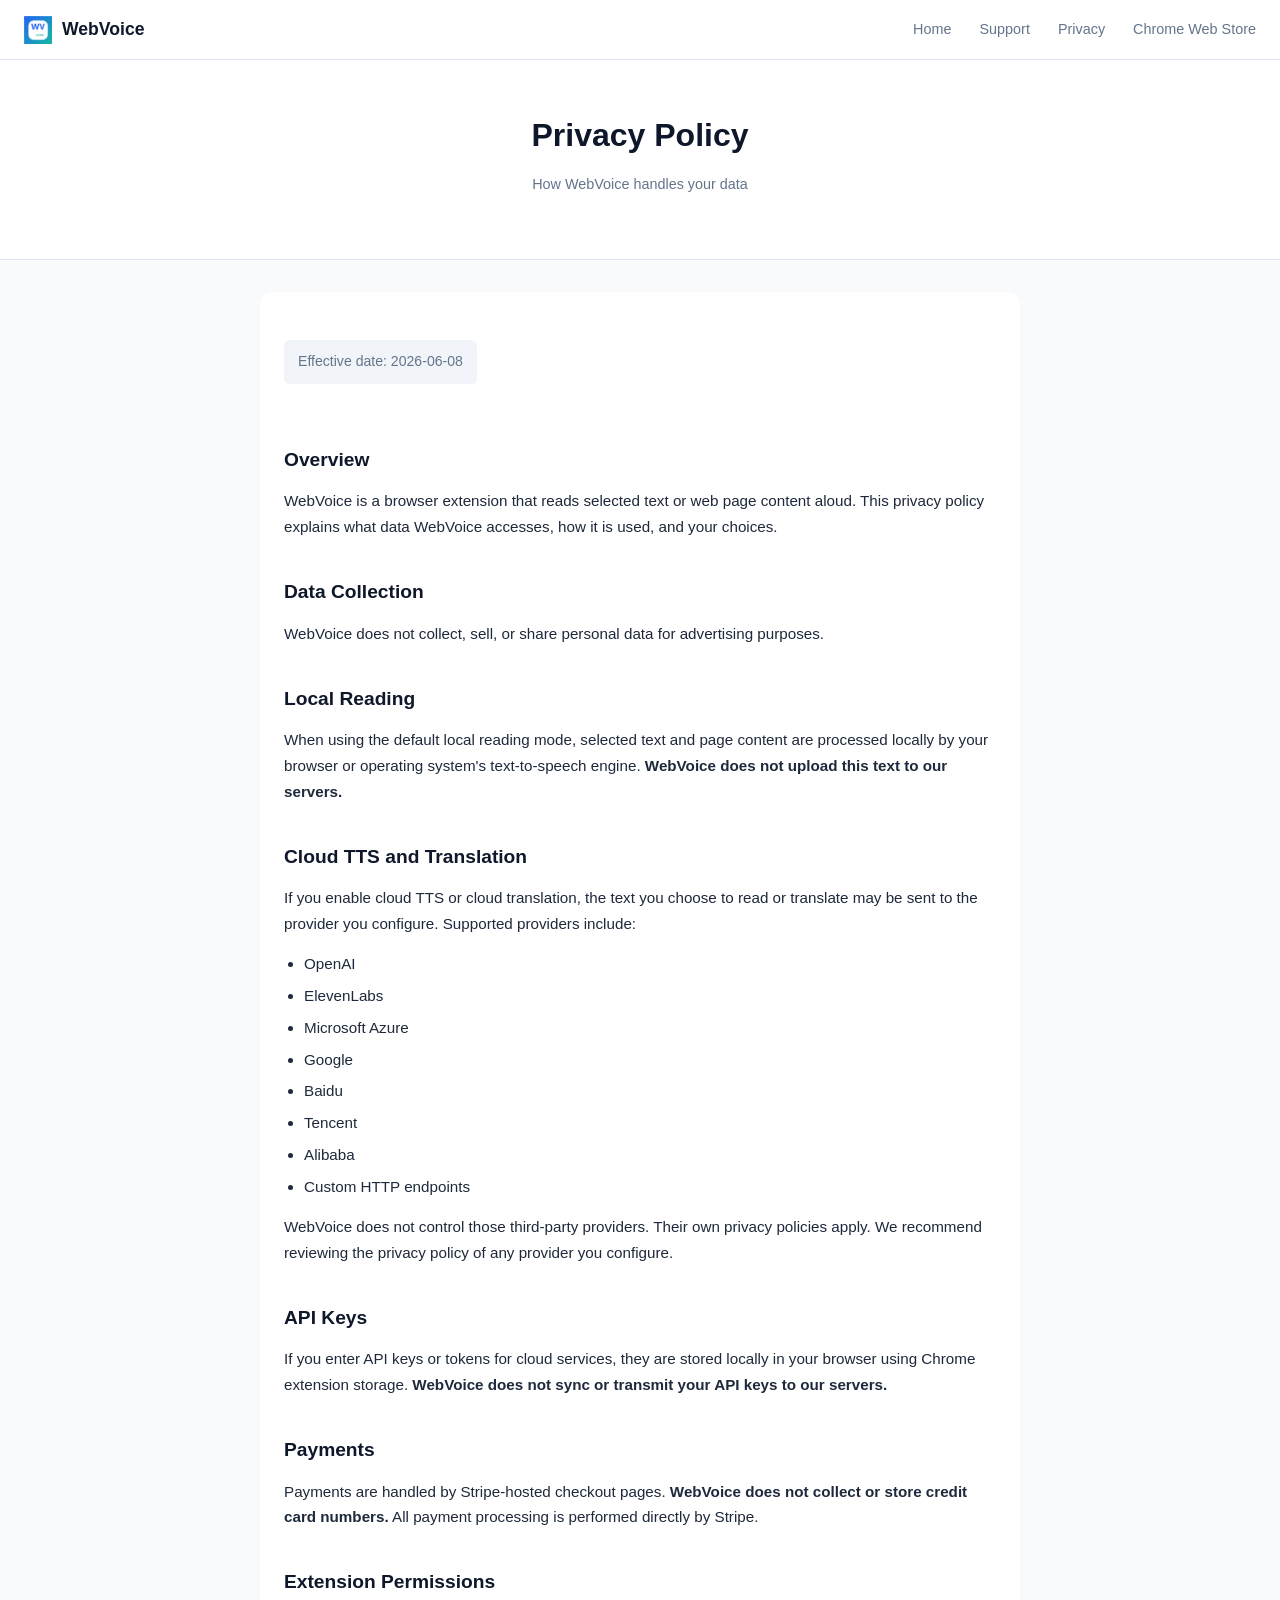
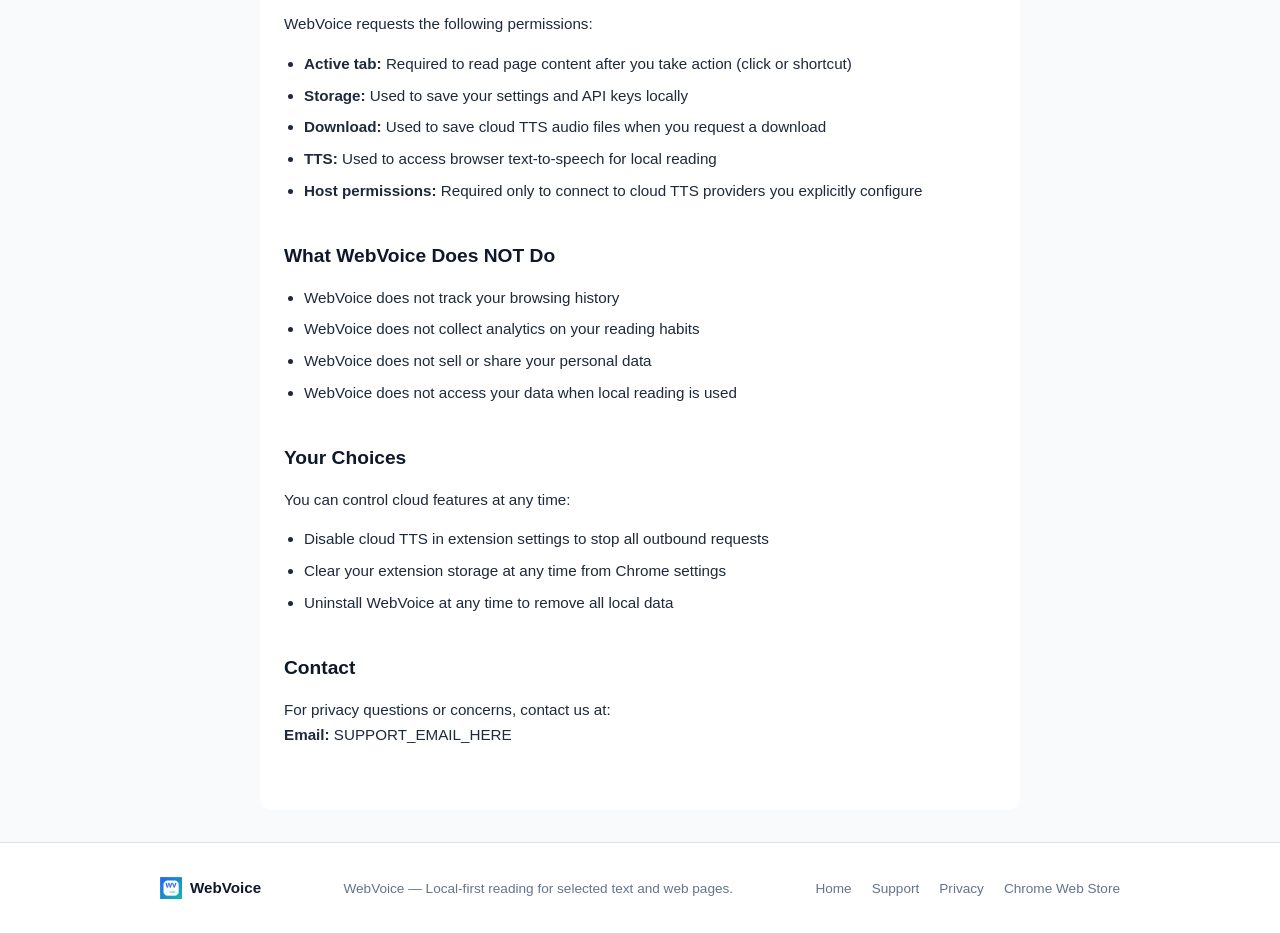
==== privacy/index.html @ d8682e80 "Rebuild website: new homepage, support, privacy pages per 2026 brief" ====
<!DOCTYPE html>
<html lang="en">
<head>
    <meta charset="UTF-8">
    <meta name="viewport" content="width=device-width, initial-scale=1.0">
    <title>WebVoice Privacy Policy</title>
    <style>
        * { margin: 0; padding: 0; box-sizing: border-box; }
        :root {
            --brand-blue: #2563eb;
            --deep-navy: #0f172a;
            --text: #1e293b;
            --muted: #64748b;
            --surface: #ffffff;
            --bg: #f8fafc;
            --border: #dbe3ef;
        }
        body {
            font-family: -apple-system, BlinkMacSystemFont, 'Segoe UI', Roboto, sans-serif;
            background: var(--bg);
            color: var(--text);
            line-height: 1.7;
        }
        a { color: var(--brand-blue); text-decoration: none; }
        a:hover { text-decoration: underline; }
        nav {
            background: var(--surface);
            border-bottom: 1px solid var(--border);
            padding: 0 24px;
            display: flex;
            align-items: center;
            justify-content: space-between;
            height: 60px;
        }
        .nav-brand { display: flex; align-items: center; gap: 10px; font-weight: 700; font-size: 1.1em; color: var(--deep-navy); }
        .nav-brand img { width: 28px; height: 28px; }
        .nav-links { display: flex; gap: 28px; font-size: 0.9em; }
        .nav-links a { color: var(--muted); }
        .nav-links a:hover { color: var(--brand-blue); text-decoration: none; }
        .page-header {
            background: var(--surface);
            border-bottom: 1px solid var(--border);
            padding: 48px 24px;
            text-align: center;
        }
        .page-header h1 { font-size: 2em; font-weight: 800; color: var(--deep-navy); margin-bottom: 10px; }
        .page-header p { color: var(--muted); font-size: 0.9em; }
        .content { max-width: 760px; margin: 0 auto; padding: 48px 24px; background: var(--surface); border-radius: 12px; margin-top: 32px; margin-bottom: 32px; }
        h2 { font-size: 1.2em; font-weight: 700; color: var(--deep-navy); margin: 36px 0 12px; }
        h2:first-child { margin-top: 0; }
        p { color: var(--text); font-size: 0.95em; margin-bottom: 14px; }
        ul { padding-left: 20px; margin-bottom: 14px; }
        li { color: var(--text); font-size: 0.95em; margin-bottom: 6px; }
        footer {
            background: var(--surface);
            border-top: 1px solid var(--border);
            padding: 32px 24px;
        }
        .footer-inner { max-width: 960px; margin: 0 auto; display: flex; align-items: center; justify-content: space-between; flex-wrap: wrap; gap: 16px; }
        .footer-brand { display: flex; align-items: center; gap: 8px; font-weight: 600; color: var(--deep-navy); font-size: 0.95em; }
        .footer-brand img { width: 22px; height: 22px; }
        .footer-text { font-size: 0.85em; color: var(--muted); }
        .footer-links { display: flex; gap: 20px; font-size: 0.85em; }
        .footer-links a { color: var(--muted); }
        .footer-links a:hover { color: var(--brand-blue); text-decoration: none; }
        .last-updated { background: #f1f5f9; border-radius: 6px; padding: 10px 14px; font-size: 0.88em; color: var(--muted); margin-bottom: 24px; display: inline-block; }
    </style>
</head>
<body>

<nav>
    <div class="nav-brand">
        <img src="../assets/webvoice-icon-128.png" alt="WebVoice">
        <span>WebVoice</span>
    </div>
    <div class="nav-links">
        <a href="../index.html">Home</a>
        <a href="../support/">Support</a>
        <a href="../index.html">Privacy</a>
        <a href="CHROME_WEB_STORE_URL_HERE">Chrome Web Store</a>
    </div>
</nav>

<div class="page-header">
    <h1>Privacy Policy</h1>
    <p>How WebVoice handles your data</p>
</div>

<div class="content">
    <span class="last-updated">Effective date: 2026-06-08</span>

    <h2>Overview</h2>
    <p>WebVoice is a browser extension that reads selected text or web page content aloud. This privacy policy explains what data WebVoice accesses, how it is used, and your choices.</p>

    <h2>Data Collection</h2>
    <p>WebVoice does not collect, sell, or share personal data for advertising purposes.</p>

    <h2>Local Reading</h2>
    <p>When using the default local reading mode, selected text and page content are processed locally by your browser or operating system's text-to-speech engine. <strong>WebVoice does not upload this text to our servers.</strong></p>

    <h2>Cloud TTS and Translation</h2>
    <p>If you enable cloud TTS or cloud translation, the text you choose to read or translate may be sent to the provider you configure. Supported providers include:</p>
    <ul>
        <li>OpenAI</li>
        <li>ElevenLabs</li>
        <li>Microsoft Azure</li>
        <li>Google</li>
        <li>Baidu</li>
        <li>Tencent</li>
        <li>Alibaba</li>
        <li>Custom HTTP endpoints</li>
    </ul>
    <p>WebVoice does not control those third-party providers. Their own privacy policies apply. We recommend reviewing the privacy policy of any provider you configure.</p>

    <h2>API Keys</h2>
    <p>If you enter API keys or tokens for cloud services, they are stored locally in your browser using Chrome extension storage. <strong>WebVoice does not sync or transmit your API keys to our servers.</strong></p>

    <h2>Payments</h2>
    <p>Payments are handled by Stripe-hosted checkout pages. <strong>WebVoice does not collect or store credit card numbers.</strong> All payment processing is performed directly by Stripe.</p>

    <h2>Extension Permissions</h2>
    <p>WebVoice requests the following permissions:</p>
    <ul>
        <li><strong>Active tab:</strong> Required to read page content after you take action (click or shortcut)</li>
        <li><strong>Storage:</strong> Used to save your settings and API keys locally</li>
        <li><strong>Download:</strong> Used to save cloud TTS audio files when you request a download</li>
        <li><strong>TTS:</strong> Used to access browser text-to-speech for local reading</li>
        <li><strong>Host permissions:</strong> Required only to connect to cloud TTS providers you explicitly configure</li>
    </ul>

    <h2>What WebVoice Does NOT Do</h2>
    <ul>
        <li>WebVoice does not track your browsing history</li>
        <li>WebVoice does not collect analytics on your reading habits</li>
        <li>WebVoice does not sell or share your personal data</li>
        <li>WebVoice does not access your data when local reading is used</li>
    </ul>

    <h2>Your Choices</h2>
    <p>You can control cloud features at any time:</p>
    <ul>
        <li>Disable cloud TTS in extension settings to stop all outbound requests</li>
        <li>Clear your extension storage at any time from Chrome settings</li>
        <li>Uninstall WebVoice at any time to remove all local data</li>
    </ul>

    <h2>Contact</h2>
    <p>For privacy questions or concerns, contact us at:<br>
    <strong>Email:</strong> SUPPORT_EMAIL_HERE</p>

</div>

<footer>
    <div class="footer-inner">
        <div class="footer-brand">
            <img src="../assets/webvoice-icon-128.png" alt="WebVoice">
            <span>WebVoice</span>
        </div>
        <div class="footer-text">WebVoice — Local-first reading for selected text and web pages.</div>
        <div class="footer-links">
            <a href="../index.html">Home</a>
            <a href="../support/">Support</a>
            <a href="../index.html">Privacy</a>
            <a href="CHROME_WEB_STORE_URL_HERE">Chrome Web Store</a>
        </div>
    </div>
</footer>

</body>
</html>
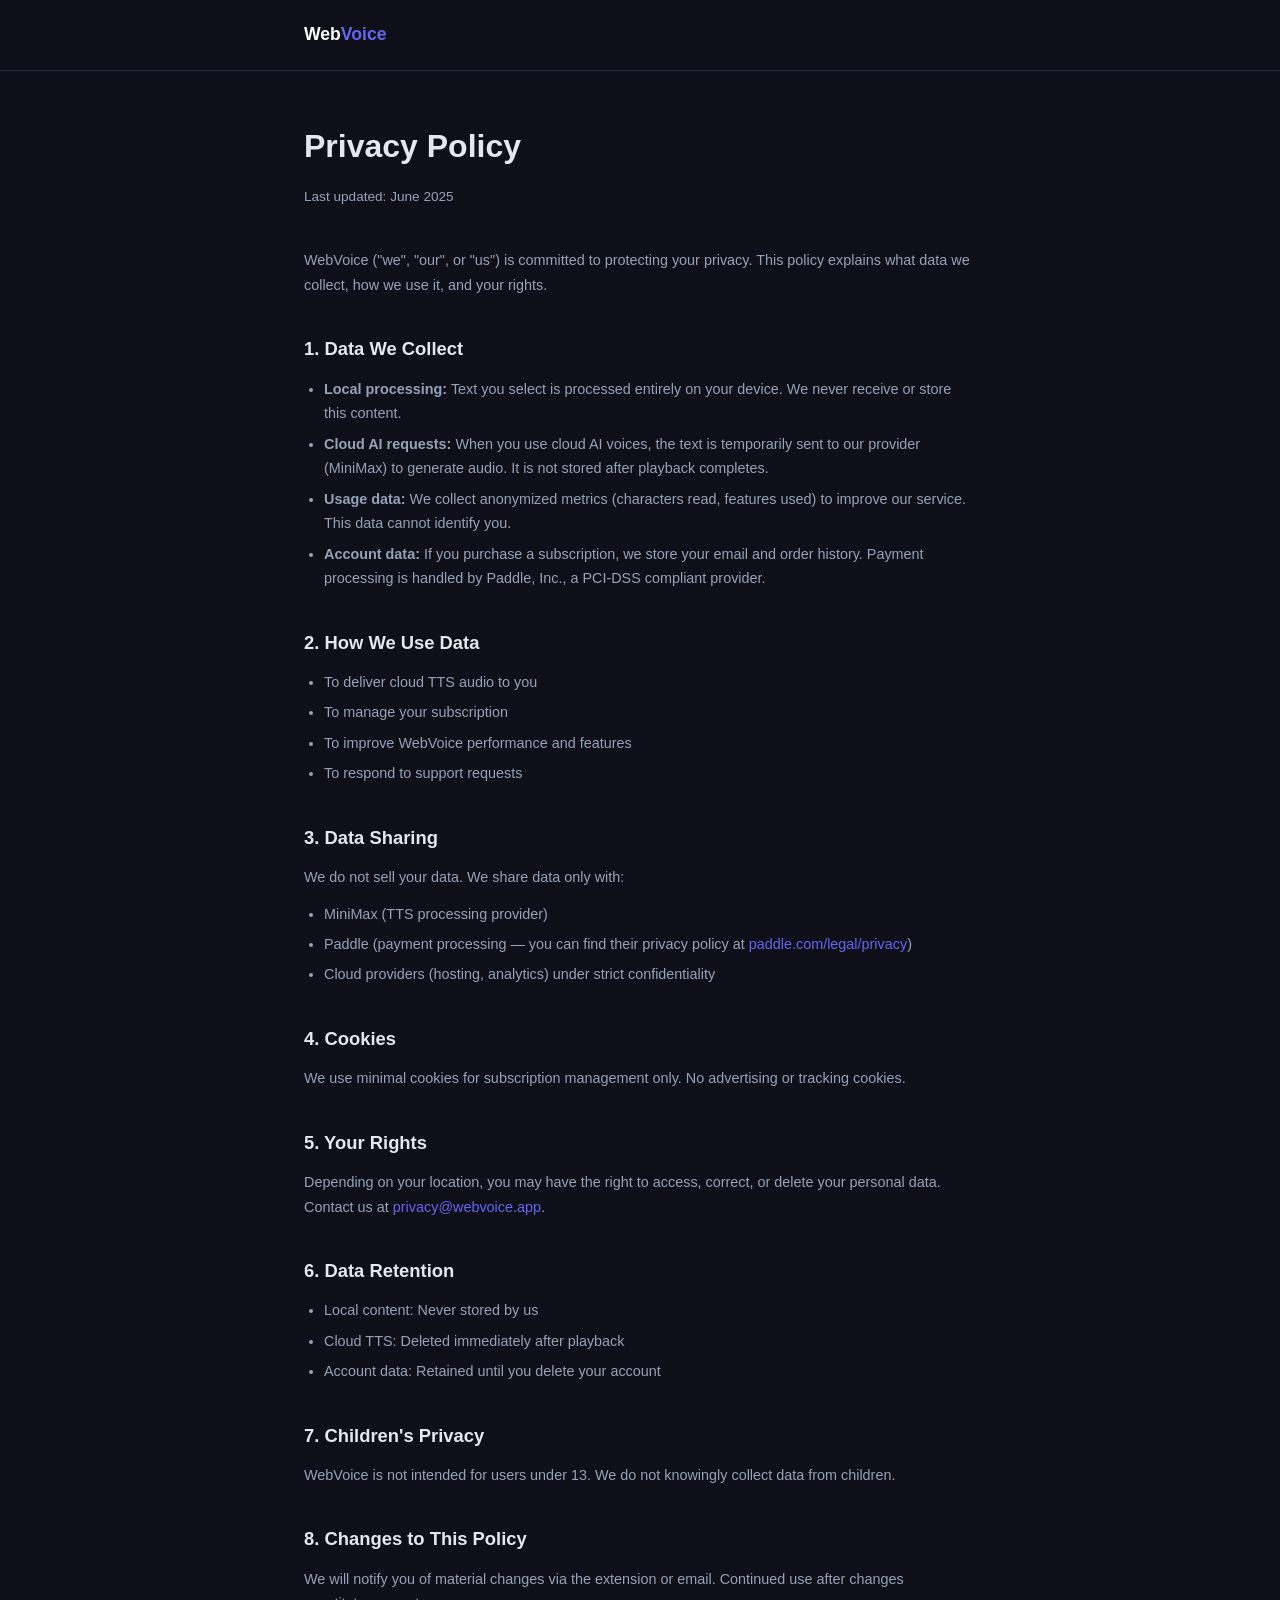
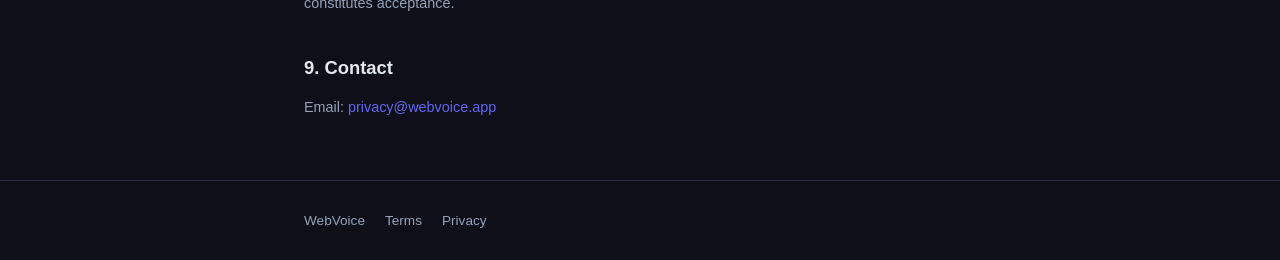
==== commit db478f5b: "Rebuild: English landing pages, support, privacy, terms, refund" ====
--- a/privacy/index.html
+++ b/privacy/index.html
@@ -1,170 +1,93 @@
 <!DOCTYPE html>
 <html lang="en">
 <head>
-    <meta charset="UTF-8">
-    <meta name="viewport" content="width=device-width, initial-scale=1.0">
-    <title>WebVoice Privacy Policy</title>
-    <style>
-        * { margin: 0; padding: 0; box-sizing: border-box; }
-        :root {
-            --brand-blue: #2563eb;
-            --deep-navy: #0f172a;
-            --text: #1e293b;
-            --muted: #64748b;
-            --surface: #ffffff;
-            --bg: #f8fafc;
-            --border: #dbe3ef;
-        }
-        body {
-            font-family: -apple-system, BlinkMacSystemFont, 'Segoe UI', Roboto, sans-serif;
-            background: var(--bg);
-            color: var(--text);
-            line-height: 1.7;
-        }
-        a { color: var(--brand-blue); text-decoration: none; }
-        a:hover { text-decoration: underline; }
-        nav {
-            background: var(--surface);
-            border-bottom: 1px solid var(--border);
-            padding: 0 24px;
-            display: flex;
-            align-items: center;
-            justify-content: space-between;
-            height: 60px;
-        }
-        .nav-brand { display: flex; align-items: center; gap: 10px; font-weight: 700; font-size: 1.1em; color: var(--deep-navy); }
-        .nav-brand img { width: 28px; height: 28px; }
-        .nav-links { display: flex; gap: 28px; font-size: 0.9em; }
-        .nav-links a { color: var(--muted); }
-        .nav-links a:hover { color: var(--brand-blue); text-decoration: none; }
-        .page-header {
-            background: var(--surface);
-            border-bottom: 1px solid var(--border);
-            padding: 48px 24px;
-            text-align: center;
-        }
-        .page-header h1 { font-size: 2em; font-weight: 800; color: var(--deep-navy); margin-bottom: 10px; }
-        .page-header p { color: var(--muted); font-size: 0.9em; }
-        .content { max-width: 760px; margin: 0 auto; padding: 48px 24px; background: var(--surface); border-radius: 12px; margin-top: 32px; margin-bottom: 32px; }
-        h2 { font-size: 1.2em; font-weight: 700; color: var(--deep-navy); margin: 36px 0 12px; }
-        h2:first-child { margin-top: 0; }
-        p { color: var(--text); font-size: 0.95em; margin-bottom: 14px; }
-        ul { padding-left: 20px; margin-bottom: 14px; }
-        li { color: var(--text); font-size: 0.95em; margin-bottom: 6px; }
-        footer {
-            background: var(--surface);
-            border-top: 1px solid var(--border);
-            padding: 32px 24px;
-        }
-        .footer-inner { max-width: 960px; margin: 0 auto; display: flex; align-items: center; justify-content: space-between; flex-wrap: wrap; gap: 16px; }
-        .footer-brand { display: flex; align-items: center; gap: 8px; font-weight: 600; color: var(--deep-navy); font-size: 0.95em; }
-        .footer-brand img { width: 22px; height: 22px; }
-        .footer-text { font-size: 0.85em; color: var(--muted); }
-        .footer-links { display: flex; gap: 20px; font-size: 0.85em; }
-        .footer-links a { color: var(--muted); }
-        .footer-links a:hover { color: var(--brand-blue); text-decoration: none; }
-        .last-updated { background: #f1f5f9; border-radius: 6px; padding: 10px 14px; font-size: 0.88em; color: var(--muted); margin-bottom: 24px; display: inline-block; }
-    </style>
+  <meta charset="UTF-8">
+  <meta name="viewport" content="width=device-width, initial-scale=1.0">
+  <title>Privacy Policy — WebVoice</title>
+  <style>
+    *, *::before, *::after { box-sizing: border-box; margin: 0; padding: 0; }
+    :root { --brand: #6366f1; --bg: #0f0f1a; --surface: #1a1a2e; --border: #2a2a4a; --text: #e2e8f0; --muted: #94a3b8; }
+    body { font-family: -apple-system, BlinkMacSystemFont, 'Segoe UI', Roboto, sans-serif; background: var(--bg); color: var(--text); line-height: 1.7; }
+    a { color: var(--brand); text-decoration: none; }
+    .container { max-width: 720px; margin: 0 auto; padding: 0 24px; }
+    nav { padding: 20px 0; border-bottom: 1px solid var(--border); }
+    nav .container { display: flex; align-items: center; gap: 24px; }
+    .logo { font-size: 1.1rem; font-weight: 700; color: #fff; }
+    .logo span { color: var(--brand); }
+    h1 { font-size: 2rem; font-weight: 700; margin: 48px 0 12px; }
+    .date { color: var(--muted); font-size: 0.85rem; margin-bottom: 40px; }
+    h2 { font-size: 1.15rem; font-weight: 600; margin: 36px 0 12px; }
+    p, li { color: var(--muted); font-size: 0.9rem; }
+    ul { padding-left: 20px; display: flex; flex-direction: column; gap: 6px; margin: 12px 0; }
+    footer { border-top: 1px solid var(--border); padding: 28px 0; margin-top: 60px; }
+    footer .container { display: flex; gap: 20px; font-size: 0.85rem; }
+    footer a { color: var(--muted); }
+  </style>
 </head>
 <body>
+<nav>
+  <div class="container">
+    <a href="../" class="logo">Web<span>Voice</span></a>
+  </div>
+</nav>
+<div class="container">
+  <h1>Privacy Policy</h1>
+  <p class="date">Last updated: June 2025</p>
 
-<nav>
-    <div class="nav-brand">
-        <img src="../assets/webvoice-icon-128.png" alt="WebVoice">
-        <span>WebVoice</span>
-    </div>
-    <div class="nav-links">
-        <a href="../index.html">Home</a>
-        <a href="../support/">Support</a>
-        <a href="../index.html">Privacy</a>
-        <a href="CHROME_WEB_STORE_URL_HERE">Chrome Web Store</a>
-    </div>
-</nav>
+  <p>WebVoice ("we", "our", or "us") is committed to protecting your privacy. This policy explains what data we collect, how we use it, and your rights.</p>
 
-<div class="page-header">
-    <h1>Privacy Policy</h1>
-    <p>How WebVoice handles your data</p>
+  <h2>1. Data We Collect</h2>
+  <ul>
+    <li><strong>Local processing:</strong> Text you select is processed entirely on your device. We never receive or store this content.</li>
+    <li><strong>Cloud AI requests:</strong> When you use cloud AI voices, the text is temporarily sent to our provider (MiniMax) to generate audio. It is not stored after playback completes.</li>
+    <li><strong>Usage data:</strong> We collect anonymized metrics (characters read, features used) to improve our service. This data cannot identify you.</li>
+    <li><strong>Account data:</strong> If you purchase a subscription, we store your email and order history. Payment processing is handled by Paddle, Inc., a PCI-DSS compliant provider.</li>
+  </ul>
+
+  <h2>2. How We Use Data</h2>
+  <ul>
+    <li>To deliver cloud TTS audio to you</li>
+    <li>To manage your subscription</li>
+    <li>To improve WebVoice performance and features</li>
+    <li>To respond to support requests</li>
+  </ul>
+
+  <h2>3. Data Sharing</h2>
+  <p>We do not sell your data. We share data only with:</p>
+  <ul>
+    <li>MiniMax (TTS processing provider)</li>
+    <li>Paddle (payment processing — you can find their privacy policy at <a href="https://www.paddle.com/legal/privacy" target="_blank">paddle.com/legal/privacy</a>)</li>
+    <li>Cloud providers (hosting, analytics) under strict confidentiality</li>
+  </ul>
+
+  <h2>4. Cookies</h2>
+  <p>We use minimal cookies for subscription management only. No advertising or tracking cookies.</p>
+
+  <h2>5. Your Rights</h2>
+  <p>Depending on your location, you may have the right to access, correct, or delete your personal data. Contact us at <a href="mailto:privacy@webvoice.app">privacy@webvoice.app</a>.</p>
+
+  <h2>6. Data Retention</h2>
+  <ul>
+    <li>Local content: Never stored by us</li>
+    <li>Cloud TTS: Deleted immediately after playback</li>
+    <li>Account data: Retained until you delete your account</li>
+  </ul>
+
+  <h2>7. Children's Privacy</h2>
+  <p>WebVoice is not intended for users under 13. We do not knowingly collect data from children.</p>
+
+  <h2>8. Changes to This Policy</h2>
+  <p>We will notify you of material changes via the extension or email. Continued use after changes constitutes acceptance.</p>
+
+  <h2>9. Contact</h2>
+  <p>Email: <a href="mailto:privacy@webvoice.app">privacy@webvoice.app</a></p>
 </div>
-
-<div class="content">
-    <span class="last-updated">Effective date: 2026-06-08</span>
-
-    <h2>Overview</h2>
-    <p>WebVoice is a browser extension that reads selected text or web page content aloud. This privacy policy explains what data WebVoice accesses, how it is used, and your choices.</p>
-
-    <h2>Data Collection</h2>
-    <p>WebVoice does not collect, sell, or share personal data for advertising purposes.</p>
-
-    <h2>Local Reading</h2>
-    <p>When using the default local reading mode, selected text and page content are processed locally by your browser or operating system's text-to-speech engine. <strong>WebVoice does not upload this text to our servers.</strong></p>
-
-    <h2>Cloud TTS and Translation</h2>
-    <p>If you enable cloud TTS or cloud translation, the text you choose to read or translate may be sent to the provider you configure. Supported providers include:</p>
-    <ul>
-        <li>OpenAI</li>
-        <li>ElevenLabs</li>
-        <li>Microsoft Azure</li>
-        <li>Google</li>
-        <li>Baidu</li>
-        <li>Tencent</li>
-        <li>Alibaba</li>
-        <li>Custom HTTP endpoints</li>
-    </ul>
-    <p>WebVoice does not control those third-party providers. Their own privacy policies apply. We recommend reviewing the privacy policy of any provider you configure.</p>
-
-    <h2>API Keys</h2>
-    <p>If you enter API keys or tokens for cloud services, they are stored locally in your browser using Chrome extension storage. <strong>WebVoice does not sync or transmit your API keys to our servers.</strong></p>
-
-    <h2>Payments</h2>
-    <p>Payments are handled by Stripe-hosted checkout pages. <strong>WebVoice does not collect or store credit card numbers.</strong> All payment processing is performed directly by Stripe.</p>
-
-    <h2>Extension Permissions</h2>
-    <p>WebVoice requests the following permissions:</p>
-    <ul>
-        <li><strong>Active tab:</strong> Required to read page content after you take action (click or shortcut)</li>
-        <li><strong>Storage:</strong> Used to save your settings and API keys locally</li>
-        <li><strong>Download:</strong> Used to save cloud TTS audio files when you request a download</li>
-        <li><strong>TTS:</strong> Used to access browser text-to-speech for local reading</li>
-        <li><strong>Host permissions:</strong> Required only to connect to cloud TTS providers you explicitly configure</li>
-    </ul>
-
-    <h2>What WebVoice Does NOT Do</h2>
-    <ul>
-        <li>WebVoice does not track your browsing history</li>
-        <li>WebVoice does not collect analytics on your reading habits</li>
-        <li>WebVoice does not sell or share your personal data</li>
-        <li>WebVoice does not access your data when local reading is used</li>
-    </ul>
-
-    <h2>Your Choices</h2>
-    <p>You can control cloud features at any time:</p>
-    <ul>
-        <li>Disable cloud TTS in extension settings to stop all outbound requests</li>
-        <li>Clear your extension storage at any time from Chrome settings</li>
-        <li>Uninstall WebVoice at any time to remove all local data</li>
-    </ul>
-
-    <h2>Contact</h2>
-    <p>For privacy questions or concerns, contact us at:<br>
-    <strong>Email:</strong> SUPPORT_EMAIL_HERE</p>
-
-</div>
-
 <footer>
-    <div class="footer-inner">
-        <div class="footer-brand">
-            <img src="../assets/webvoice-icon-128.png" alt="WebVoice">
-            <span>WebVoice</span>
-        </div>
-        <div class="footer-text">WebVoice — Local-first reading for selected text and web pages.</div>
-        <div class="footer-links">
-            <a href="../index.html">Home</a>
-            <a href="../support/">Support</a>
-            <a href="../index.html">Privacy</a>
-            <a href="CHROME_WEB_STORE_URL_HERE">Chrome Web Store</a>
-        </div>
-    </div>
+  <div class="container">
+    <a href="../">WebVoice</a>
+    <a href="../terms/">Terms</a>
+    <a href="mailto:privacy@webvoice.app">Privacy</a>
+  </div>
 </footer>
-
 </body>
-</html>
+</html>
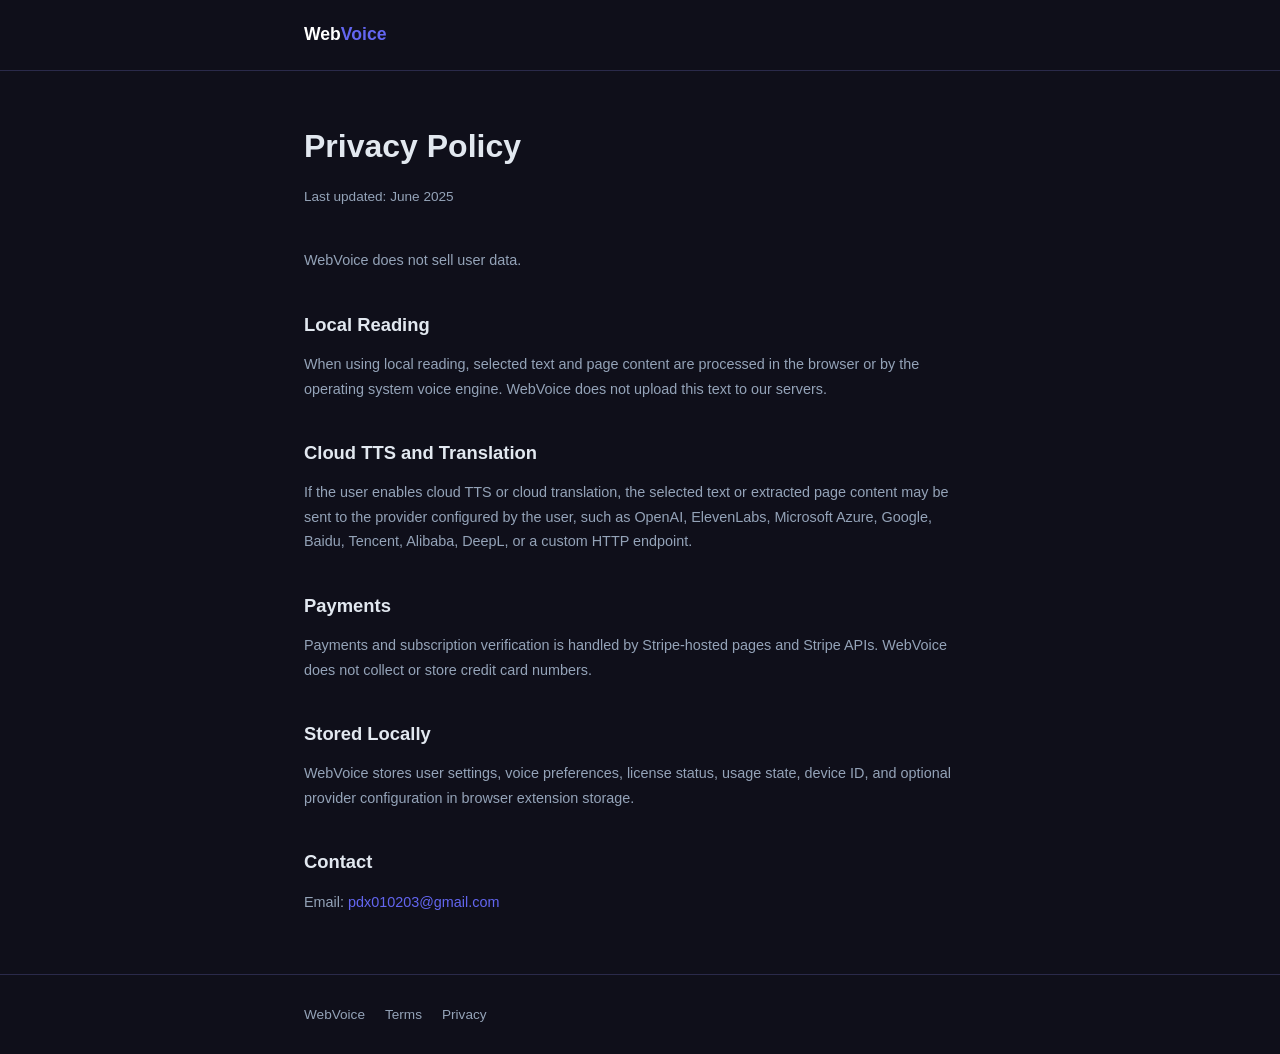
==== commit 7f086e4e: "Update privacy and support pages: accurate providers, Stripe payments, correct email" ====
--- a/privacy/index.html
+++ b/privacy/index.html
@@ -34,59 +34,29 @@
   <h1>Privacy Policy</h1>
   <p class="date">Last updated: June 2025</p>
 
-  <p>WebVoice ("we", "our", or "us") is committed to protecting your privacy. This policy explains what data we collect, how we use it, and your rights.</p>
+  <p>WebVoice does not sell user data.</p>
 
-  <h2>1. Data We Collect</h2>
-  <ul>
-    <li><strong>Local processing:</strong> Text you select is processed entirely on your device. We never receive or store this content.</li>
-    <li><strong>Cloud AI requests:</strong> When you use cloud AI voices, the text is temporarily sent to our provider (MiniMax) to generate audio. It is not stored after playback completes.</li>
-    <li><strong>Usage data:</strong> We collect anonymized metrics (characters read, features used) to improve our service. This data cannot identify you.</li>
-    <li><strong>Account data:</strong> If you purchase a subscription, we store your email and order history. Payment processing is handled by Paddle, Inc., a PCI-DSS compliant provider.</li>
-  </ul>
+  <h2>Local Reading</h2>
+  <p>When using local reading, selected text and page content are processed in the browser or by the operating system voice engine. WebVoice does not upload this text to our servers.</p>
 
-  <h2>2. How We Use Data</h2>
-  <ul>
-    <li>To deliver cloud TTS audio to you</li>
-    <li>To manage your subscription</li>
-    <li>To improve WebVoice performance and features</li>
-    <li>To respond to support requests</li>
-  </ul>
+  <h2>Cloud TTS and Translation</h2>
+  <p>If the user enables cloud TTS or cloud translation, the selected text or extracted page content may be sent to the provider configured by the user, such as OpenAI, ElevenLabs, Microsoft Azure, Google, Baidu, Tencent, Alibaba, DeepL, or a custom HTTP endpoint.</p>
 
-  <h2>3. Data Sharing</h2>
-  <p>We do not sell your data. We share data only with:</p>
-  <ul>
-    <li>MiniMax (TTS processing provider)</li>
-    <li>Paddle (payment processing — you can find their privacy policy at <a href="https://www.paddle.com/legal/privacy" target="_blank">paddle.com/legal/privacy</a>)</li>
-    <li>Cloud providers (hosting, analytics) under strict confidentiality</li>
-  </ul>
+  <h2>Payments</h2>
+  <p>Payments and subscription verification is handled by Stripe-hosted pages and Stripe APIs. WebVoice does not collect or store credit card numbers.</p>
 
-  <h2>4. Cookies</h2>
-  <p>We use minimal cookies for subscription management only. No advertising or tracking cookies.</p>
+  <h2>Stored Locally</h2>
+  <p>WebVoice stores user settings, voice preferences, license status, usage state, device ID, and optional provider configuration in browser extension storage.</p>
 
-  <h2>5. Your Rights</h2>
-  <p>Depending on your location, you may have the right to access, correct, or delete your personal data. Contact us at <a href="mailto:privacy@webvoice.app">privacy@webvoice.app</a>.</p>
+  <h2>Contact</h2>
+  <p>Email: <a href="mailto:pdx010203@gmail.com">pdx010203@gmail.com</a></p>
 
-  <h2>6. Data Retention</h2>
-  <ul>
-    <li>Local content: Never stored by us</li>
-    <li>Cloud TTS: Deleted immediately after playback</li>
-    <li>Account data: Retained until you delete your account</li>
-  </ul>
-
-  <h2>7. Children's Privacy</h2>
-  <p>WebVoice is not intended for users under 13. We do not knowingly collect data from children.</p>
-
-  <h2>8. Changes to This Policy</h2>
-  <p>We will notify you of material changes via the extension or email. Continued use after changes constitutes acceptance.</p>
-
-  <h2>9. Contact</h2>
-  <p>Email: <a href="mailto:privacy@webvoice.app">privacy@webvoice.app</a></p>
 </div>
 <footer>
   <div class="container">
     <a href="../">WebVoice</a>
     <a href="../terms/">Terms</a>
-    <a href="mailto:privacy@webvoice.app">Privacy</a>
+    <a href="mailto:pdx010203@gmail.com">Privacy</a>
   </div>
 </footer>
 </body>
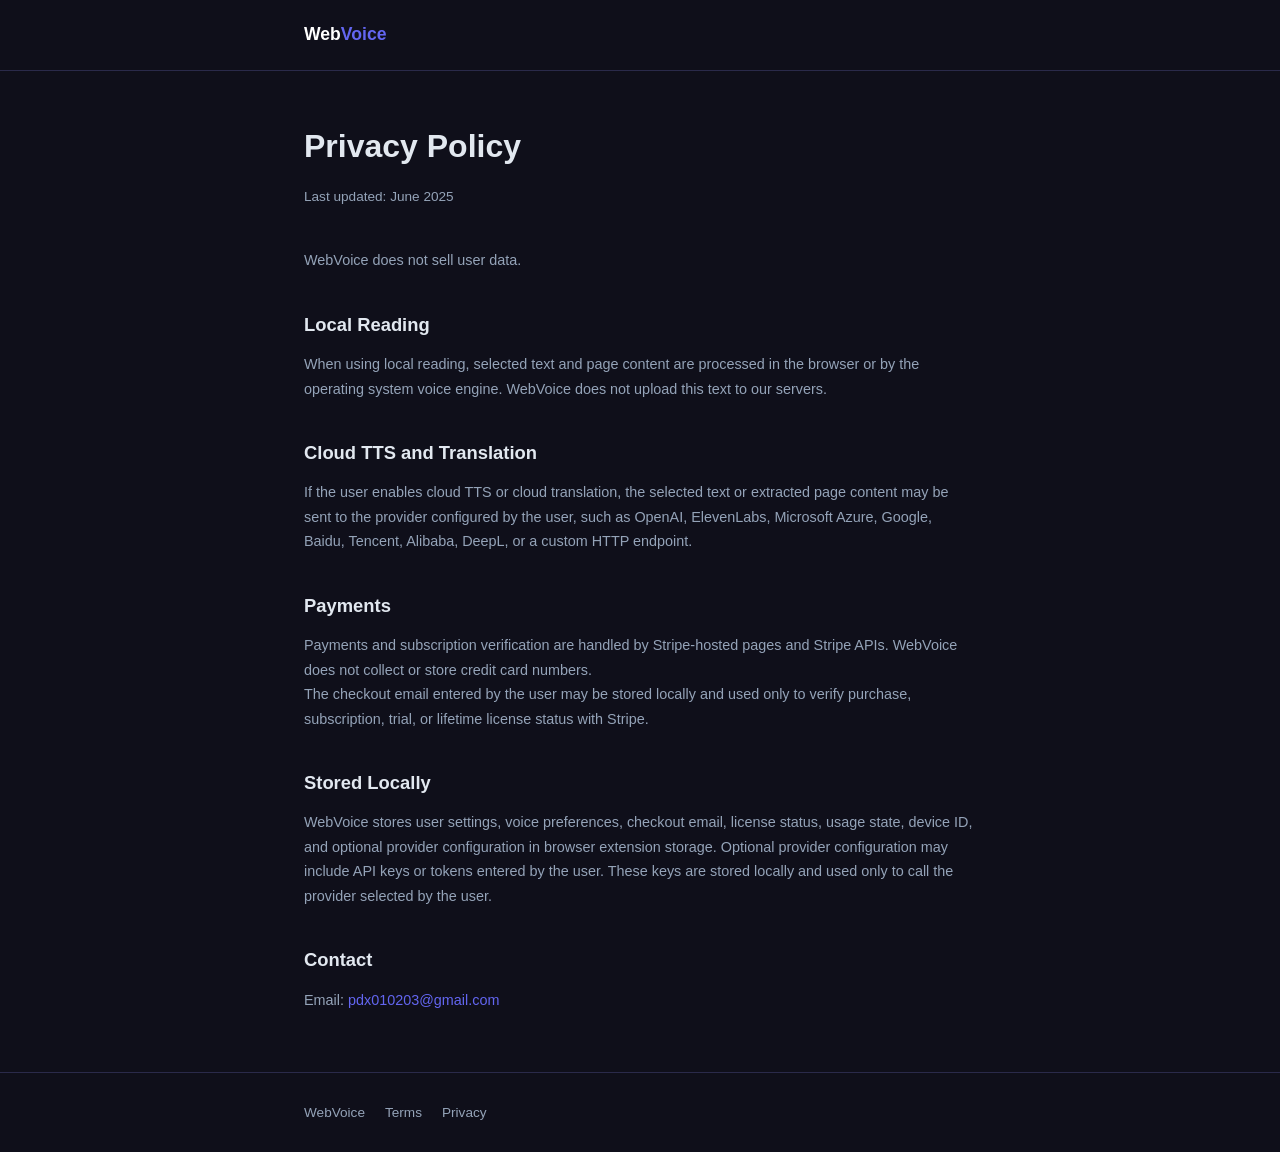
==== commit c63e4fbe: "Refine privacy/support: add checkout email clause, fix grammar, clarify provider limits" ====
--- a/privacy/index.html
+++ b/privacy/index.html
@@ -43,10 +43,11 @@
   <p>If the user enables cloud TTS or cloud translation, the selected text or extracted page content may be sent to the provider configured by the user, such as OpenAI, ElevenLabs, Microsoft Azure, Google, Baidu, Tencent, Alibaba, DeepL, or a custom HTTP endpoint.</p>
 
   <h2>Payments</h2>
-  <p>Payments and subscription verification is handled by Stripe-hosted pages and Stripe APIs. WebVoice does not collect or store credit card numbers.</p>
+  <p>Payments and subscription verification are handled by Stripe-hosted pages and Stripe APIs. WebVoice does not collect or store credit card numbers.</p>
+  <p>The checkout email entered by the user may be stored locally and used only to verify purchase, subscription, trial, or lifetime license status with Stripe.</p>
 
   <h2>Stored Locally</h2>
-  <p>WebVoice stores user settings, voice preferences, license status, usage state, device ID, and optional provider configuration in browser extension storage.</p>
+  <p>WebVoice stores user settings, voice preferences, checkout email, license status, usage state, device ID, and optional provider configuration in browser extension storage. Optional provider configuration may include API keys or tokens entered by the user. These keys are stored locally and used only to call the provider selected by the user.</p>
 
   <h2>Contact</h2>
   <p>Email: <a href="mailto:pdx010203@gmail.com">pdx010203@gmail.com</a></p>
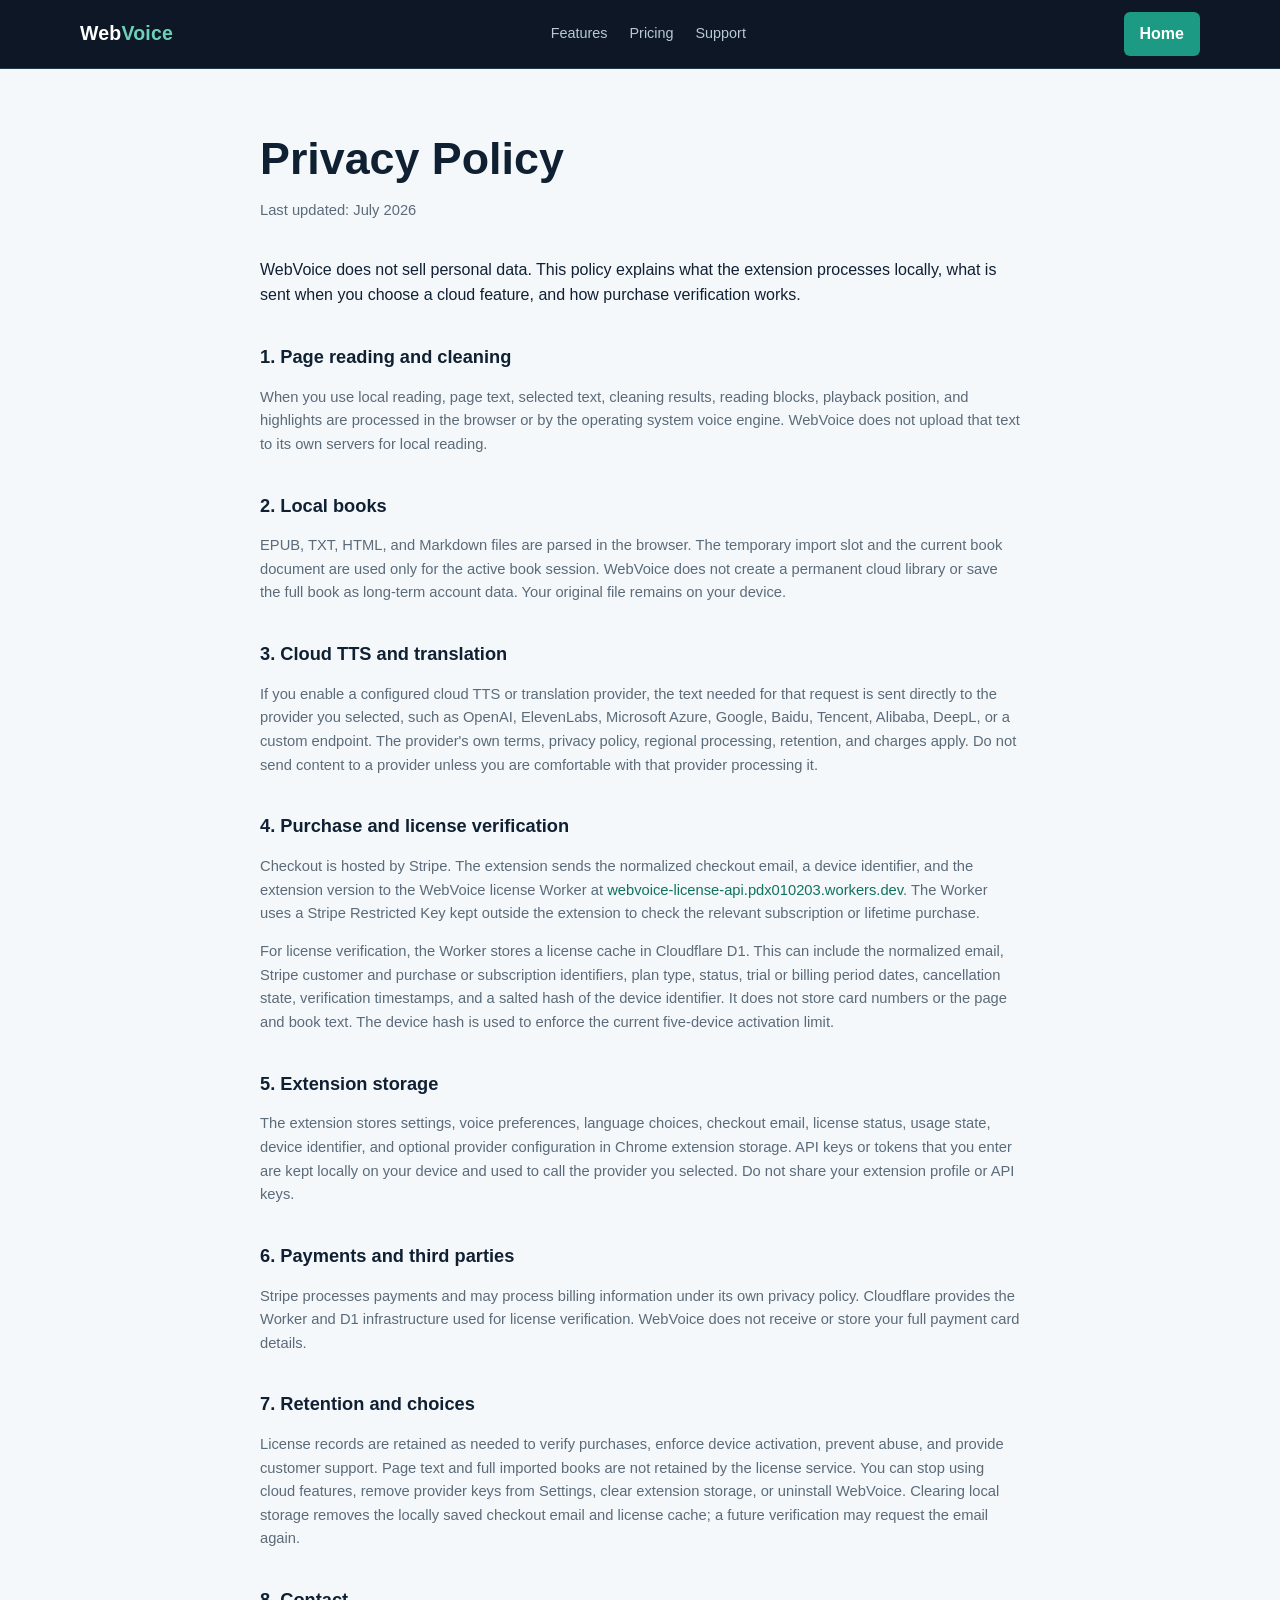
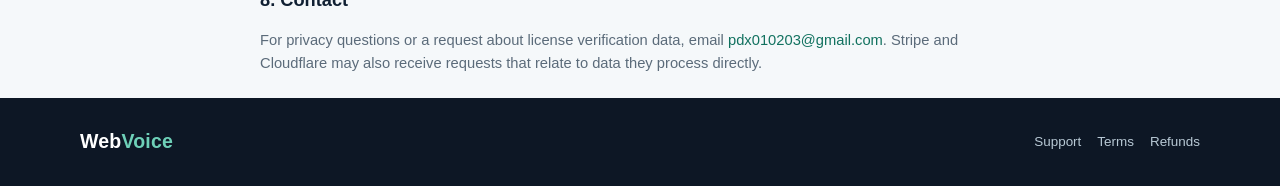
==== commit b0240727: "Refresh WebVoice landing pages and policies" ====
--- a/privacy/index.html
+++ b/privacy/index.html
@@ -3,62 +3,45 @@
 <head>
   <meta charset="UTF-8">
   <meta name="viewport" content="width=device-width, initial-scale=1.0">
-  <title>Privacy Policy — WebVoice</title>
-  <style>
-    *, *::before, *::after { box-sizing: border-box; margin: 0; padding: 0; }
-    :root { --brand: #6366f1; --bg: #0f0f1a; --surface: #1a1a2e; --border: #2a2a4a; --text: #e2e8f0; --muted: #94a3b8; }
-    body { font-family: -apple-system, BlinkMacSystemFont, 'Segoe UI', Roboto, sans-serif; background: var(--bg); color: var(--text); line-height: 1.7; }
-    a { color: var(--brand); text-decoration: none; }
-    .container { max-width: 720px; margin: 0 auto; padding: 0 24px; }
-    nav { padding: 20px 0; border-bottom: 1px solid var(--border); }
-    nav .container { display: flex; align-items: center; gap: 24px; }
-    .logo { font-size: 1.1rem; font-weight: 700; color: #fff; }
-    .logo span { color: var(--brand); }
-    h1 { font-size: 2rem; font-weight: 700; margin: 48px 0 12px; }
-    .date { color: var(--muted); font-size: 0.85rem; margin-bottom: 40px; }
-    h2 { font-size: 1.15rem; font-weight: 600; margin: 36px 0 12px; }
-    p, li { color: var(--muted); font-size: 0.9rem; }
-    ul { padding-left: 20px; display: flex; flex-direction: column; gap: 6px; margin: 12px 0; }
-    footer { border-top: 1px solid var(--border); padding: 28px 0; margin-top: 60px; }
-    footer .container { display: flex; gap: 20px; font-size: 0.85rem; }
-    footer a { color: var(--muted); }
-  </style>
+  <meta name="description" content="WebVoice Privacy Policy.">
+  <title>Privacy Policy | WebVoice</title>
+  <link rel="stylesheet" href="../assets/site.css">
+  <link rel="icon" href="../assets/webvoice-icon-128.png" type="image/png">
 </head>
 <body>
-<nav>
-  <div class="container">
-    <a href="../" class="logo">Web<span>Voice</span></a>
-  </div>
-</nav>
-<div class="container">
-  <h1>Privacy Policy</h1>
-  <p class="date">Last updated: June 2025</p>
+  <nav class="site-nav"><div class="container"><a href="../" class="logo">Web<span>Voice</span></a><div class="nav-links"><a href="../#features">Features</a><a href="../#pricing">Pricing</a><a href="../support/">Support</a></div><a href="../" class="nav-cta">Home</a></div></nav>
+  <main class="legal-main">
+    <div class="narrow">
+      <h1>Privacy Policy</h1>
+      <p class="legal-date">Last updated: July 2026</p>
+      <p class="legal-lead">WebVoice does not sell personal data. This policy explains what the extension processes locally, what is sent when you choose a cloud feature, and how purchase verification works.</p>
 
-  <p>WebVoice does not sell user data.</p>
+      <h2>1. Page reading and cleaning</h2>
+      <p>When you use local reading, page text, selected text, cleaning results, reading blocks, playback position, and highlights are processed in the browser or by the operating system voice engine. WebVoice does not upload that text to its own servers for local reading.</p>
 
-  <h2>Local Reading</h2>
-  <p>When using local reading, selected text and page content are processed in the browser or by the operating system voice engine. WebVoice does not upload this text to our servers.</p>
+      <h2>2. Local books</h2>
+      <p>EPUB, TXT, HTML, and Markdown files are parsed in the browser. The temporary import slot and the current book document are used only for the active book session. WebVoice does not create a permanent cloud library or save the full book as long-term account data. Your original file remains on your device.</p>
 
-  <h2>Cloud TTS and Translation</h2>
-  <p>If the user enables cloud TTS or cloud translation, the selected text or extracted page content may be sent to the provider configured by the user, such as OpenAI, ElevenLabs, Microsoft Azure, Google, Baidu, Tencent, Alibaba, DeepL, or a custom HTTP endpoint.</p>
+      <h2>3. Cloud TTS and translation</h2>
+      <p>If you enable a configured cloud TTS or translation provider, the text needed for that request is sent directly to the provider you selected, such as OpenAI, ElevenLabs, Microsoft Azure, Google, Baidu, Tencent, Alibaba, DeepL, or a custom endpoint. The provider's own terms, privacy policy, regional processing, retention, and charges apply. Do not send content to a provider unless you are comfortable with that provider processing it.</p>
 
-  <h2>Payments</h2>
-  <p>Payments and subscription verification are handled by Stripe-hosted pages and Stripe APIs. WebVoice does not collect or store credit card numbers.</p>
-  <p>The checkout email entered by the user may be stored locally and used only to verify purchase, subscription, trial, or lifetime license status with Stripe.</p>
+      <h2>4. Purchase and license verification</h2>
+      <p>Checkout is hosted by Stripe. The extension sends the normalized checkout email, a device identifier, and the extension version to the WebVoice license Worker at <a href="https://webvoice-license-api.pdx010203.workers.dev" rel="noopener">webvoice-license-api.pdx010203.workers.dev</a>. The Worker uses a Stripe Restricted Key kept outside the extension to check the relevant subscription or lifetime purchase.</p>
+      <p>For license verification, the Worker stores a license cache in Cloudflare D1. This can include the normalized email, Stripe customer and purchase or subscription identifiers, plan type, status, trial or billing period dates, cancellation state, verification timestamps, and a salted hash of the device identifier. It does not store card numbers or the page and book text. The device hash is used to enforce the current five-device activation limit.</p>
 
-  <h2>Stored Locally</h2>
-  <p>WebVoice stores user settings, voice preferences, checkout email, license status, usage state, device ID, and optional provider configuration in browser extension storage. Optional provider configuration may include API keys or tokens entered by the user. These keys are stored locally and used only to call the provider selected by the user.</p>
+      <h2>5. Extension storage</h2>
+      <p>The extension stores settings, voice preferences, language choices, checkout email, license status, usage state, device identifier, and optional provider configuration in Chrome extension storage. API keys or tokens that you enter are kept locally on your device and used to call the provider you selected. Do not share your extension profile or API keys.</p>
 
-  <h2>Contact</h2>
-  <p>Email: <a href="mailto:pdx010203@gmail.com">pdx010203@gmail.com</a></p>
+      <h2>6. Payments and third parties</h2>
+      <p>Stripe processes payments and may process billing information under its own privacy policy. Cloudflare provides the Worker and D1 infrastructure used for license verification. WebVoice does not receive or store your full payment card details.</p>
 
-</div>
-<footer>
-  <div class="container">
-    <a href="../">WebVoice</a>
-    <a href="../terms/">Terms</a>
-    <a href="mailto:pdx010203@gmail.com">Privacy</a>
-  </div>
-</footer>
+      <h2>7. Retention and choices</h2>
+      <p>License records are retained as needed to verify purchases, enforce device activation, prevent abuse, and provide customer support. Page text and full imported books are not retained by the license service. You can stop using cloud features, remove provider keys from Settings, clear extension storage, or uninstall WebVoice. Clearing local storage removes the locally saved checkout email and license cache; a future verification may request the email again.</p>
+
+      <h2>8. Contact</h2>
+      <p>For privacy questions or a request about license verification data, email <a href="mailto:pdx010203@gmail.com">pdx010203@gmail.com</a>. Stripe and Cloudflare may also receive requests that relate to data they process directly.</p>
+    </div>
+  </main>
+  <footer><div class="container"><a href="../" class="logo">Web<span>Voice</span></a><div class="footer-links"><a href="../support/">Support</a><a href="../terms/">Terms</a><a href="../refund/">Refunds</a></div></div></footer>
 </body>
-</html>+</html>
--- a/assets/site.css
+++ b/assets/site.css
@@ -0,0 +1,137 @@
+*, *::before, *::after { box-sizing: border-box; }
+:root {
+  --ink: #102033;
+  --muted: #5b6b7a;
+  --paper: #f5f8fa;
+  --surface: #ffffff;
+  --line: #d9e2e8;
+  --navy: #0d1725;
+  --navy-soft: #172638;
+  --brand: #1d9a83;
+  --brand-dark: #11715f;
+  --warm: #e1874e;
+  --success: #198754;
+  --radius: 8px;
+}
+html { scroll-behavior: smooth; }
+body {
+  margin: 0;
+  font-family: -apple-system, BlinkMacSystemFont, "Segoe UI", Roboto, Arial, sans-serif;
+  background: var(--paper);
+  color: var(--ink);
+  line-height: 1.6;
+}
+a { color: var(--brand-dark); text-decoration: none; }
+a:hover { text-decoration: underline; }
+.container { width: min(1120px, calc(100% - 40px)); margin: 0 auto; }
+.narrow { width: min(760px, calc(100% - 40px)); margin: 0 auto; }
+.site-nav {
+  background: var(--navy);
+  color: #dbe7ef;
+  border-bottom: 1px solid #26394c;
+  position: sticky;
+  top: 0;
+  z-index: 10;
+}
+.site-nav .container { min-height: 68px; display: flex; align-items: center; justify-content: space-between; gap: 24px; }
+.logo { color: #fff; font-size: 1.22rem; font-weight: 800; letter-spacing: .01em; }
+.logo span { color: #6ed0b8; }
+.nav-links { display: flex; align-items: center; gap: 22px; font-size: .9rem; }
+.nav-links a { color: #b8c9d5; }
+.nav-links a:hover { color: #fff; text-decoration: none; }
+.nav-cta { background: var(--brand); color: #fff !important; padding: 9px 16px; border-radius: 6px; font-weight: 700; }
+.nav-cta:hover { background: #2bb297; text-decoration: none !important; }
+.hero { background: var(--navy); color: #fff; padding: 72px 0 66px; }
+.hero-copy { max-width: 760px; margin: 0 auto; text-align: center; }
+.eyebrow, .section-label { color: var(--brand-dark); font-size: .76rem; font-weight: 800; letter-spacing: .12em; text-transform: uppercase; }
+.hero .eyebrow { color: #78d5bd; }
+.hero h1 { font-size: clamp(2.35rem, 5vw, 4.1rem); line-height: 1.08; margin: 14px 0 20px; letter-spacing: -.02em; }
+.hero p { color: #c1d1db; max-width: 680px; margin: 0 auto 30px; font-size: 1.12rem; }
+.hero-actions { display: flex; justify-content: center; flex-wrap: wrap; gap: 12px; }
+.btn { display: inline-flex; align-items: center; justify-content: center; gap: 8px; min-height: 44px; padding: 10px 20px; border: 1px solid transparent; border-radius: 6px; font-weight: 750; cursor: pointer; }
+.btn:hover { text-decoration: none; }
+.btn-primary { background: var(--brand); color: #fff; }
+.btn-primary:hover { background: #2bb297; }
+.btn-secondary { background: transparent; color: var(--ink); border-color: #9db0bc; }
+.btn-secondary:hover { border-color: var(--brand); color: var(--brand-dark); }
+.hero .btn-secondary { color: #f3f8fa; border-color: #5a7182; }
+.hero .btn-secondary:hover { border-color: #86dcc7; color: #fff; }
+.hero-art { margin: 42px auto 0; max-width: 980px; }
+.hero-art img { display: block; width: 100%; height: auto; border: 1px solid #334b5e; border-radius: 8px; }
+.trust-row { display: flex; justify-content: center; flex-wrap: wrap; gap: 10px 24px; margin-top: 26px; color: #b8c9d5; font-size: .86rem; }
+.trust-row span::before { content: "✓"; color: #6ed0b8; margin-right: 7px; font-weight: 800; }
+.section { padding: 84px 0; }
+.section-head { max-width: 680px; margin: 0 auto 42px; text-align: center; }
+.section-head .section-label { margin-bottom: 10px; }
+.section-title { font-size: clamp(1.8rem, 3vw, 2.55rem); line-height: 1.15; margin: 0 0 14px; letter-spacing: -.015em; }
+.section-sub { color: var(--muted); margin: 0; }
+.features-grid { display: grid; grid-template-columns: repeat(3, minmax(0, 1fr)); gap: 16px; }
+.feature-card { background: var(--surface); border: 1px solid var(--line); border-radius: var(--radius); padding: 24px; }
+.feature-card:hover { border-color: #8ac9bb; }
+.feature-icon { width: 42px; height: 42px; display: grid; place-items: center; border-radius: 7px; background: #e3f3ef; color: var(--brand-dark); margin-bottom: 16px; }
+.feature-icon svg { width: 22px; height: 22px; }
+.feature-card h3 { font-size: 1.03rem; margin: 0 0 7px; }
+.feature-card p { color: var(--muted); font-size: .9rem; margin: 0; }
+.band { background: #eaf1f3; border-top: 1px solid var(--line); border-bottom: 1px solid var(--line); }
+.workflow { display: grid; grid-template-columns: repeat(3, minmax(0, 1fr)); gap: 18px; counter-reset: step; }
+.workflow-step { position: relative; padding: 24px 24px 24px 70px; background: var(--surface); border: 1px solid var(--line); border-radius: var(--radius); }
+.workflow-step::before { counter-increment: step; content: counter(step); position: absolute; left: 22px; top: 23px; width: 30px; height: 30px; display: grid; place-items: center; border-radius: 50%; background: var(--warm); color: #fff; font-weight: 800; }
+.workflow-step h3 { margin: 0 0 6px; font-size: 1rem; }
+.workflow-step p { margin: 0; color: var(--muted); font-size: .9rem; }
+.screenshots-grid { display: grid; grid-template-columns: repeat(3, minmax(0, 1fr)); gap: 18px; }
+.shot { margin: 0; }
+.shot img { display: block; width: 100%; height: auto; border: 1px solid var(--line); border-radius: 7px; background: #fff; }
+.shot figcaption { margin-top: 9px; color: var(--muted); font-size: .82rem; }
+.pricing-grid { display: grid; grid-template-columns: repeat(3, minmax(0, 1fr)); gap: 16px; align-items: stretch; }
+.plan { position: relative; display: flex; flex-direction: column; background: var(--surface); border: 1px solid var(--line); border-radius: var(--radius); padding: 28px; }
+.plan.popular { border: 2px solid var(--brand); padding: 27px; }
+.plan-badge { align-self: flex-start; background: #dff3ed; color: var(--brand-dark); border-radius: 4px; padding: 4px 8px; font-size: .7rem; font-weight: 800; letter-spacing: .08em; margin-bottom: 14px; }
+.plan h3 { margin: 0 0 7px; font-size: 1.08rem; }
+.price { font-size: 2rem; font-weight: 850; line-height: 1.1; }
+.price span { color: var(--muted); font-size: .85rem; font-weight: 500; }
+.plan .desc { min-height: 44px; color: var(--muted); font-size: .86rem; margin: 10px 0 18px; }
+.plan ul { list-style: none; display: grid; gap: 9px; margin: 0 0 24px; padding: 0; }
+.plan li { display: flex; align-items: flex-start; gap: 9px; font-size: .87rem; }
+.plan li::before { content: "✓"; color: var(--success); font-weight: 850; }
+.plan .btn { margin-top: auto; width: 100%; }
+.faq-list { max-width: 760px; margin: 0 auto; display: grid; gap: 8px; }
+.faq-item { background: var(--surface); border: 1px solid var(--line); border-radius: var(--radius); overflow: hidden; }
+.faq-q { width: 100%; display: flex; align-items: center; justify-content: space-between; gap: 16px; padding: 17px 20px; border: 0; background: transparent; color: var(--ink); text-align: left; font: inherit; font-weight: 750; cursor: pointer; }
+.faq-q:hover { background: #f0f6f5; }
+.faq-icon { color: var(--brand-dark); font-size: 1.25rem; line-height: 1; }
+.faq-a { display: none; padding: 0 20px 18px; color: var(--muted); font-size: .9rem; }
+.faq-item.open .faq-a { display: block; }
+.faq-item.open .faq-icon { transform: rotate(45deg); }
+.cta-section { background: var(--navy-soft); color: #fff; text-align: center; padding: 72px 0; }
+.cta-section h2 { font-size: clamp(1.8rem, 3vw, 2.5rem); margin: 0 0 12px; }
+.cta-section p { color: #c1d1db; margin: 0 auto 26px; }
+footer { background: var(--navy); color: #b8c9d5; padding: 28px 0; font-size: .84rem; }
+footer .container { display: flex; align-items: center; justify-content: space-between; flex-wrap: wrap; gap: 14px 24px; }
+footer .footer-links { display: flex; flex-wrap: wrap; gap: 16px; }
+footer a { color: #b8c9d5; }
+footer a:hover { color: #fff; }
+.legal-main { padding: 64px 0 8px; }
+.legal-main h1 { font-size: clamp(2rem, 4vw, 2.8rem); line-height: 1.15; margin: 0 0 10px; }
+.legal-date { color: var(--muted); font-size: .85rem; margin-bottom: 34px; }
+.legal-main h2 { font-size: 1.14rem; margin: 34px 0 9px; }
+.legal-main p, .legal-main li { color: var(--muted); font-size: .92rem; }
+.legal-main ul { padding-left: 22px; display: grid; gap: 7px; margin: 12px 0; }
+.legal-lead { color: var(--ink) !important; font-size: 1rem !important; }
+.notice { background: #eaf1f3; border-left: 4px solid var(--brand); padding: 16px 18px; margin: 24px 0; }
+.notice p { color: var(--ink); margin: 0; }
+.contact-box { background: var(--surface); border: 1px solid var(--line); border-radius: var(--radius); padding: 24px; margin-top: 34px; }
+.contact-box h2 { margin-top: 0; }
+@media (max-width: 800px) {
+  .features-grid, .workflow, .pricing-grid, .screenshots-grid { grid-template-columns: repeat(2, minmax(0, 1fr)); }
+}
+@media (max-width: 600px) {
+  .container, .narrow { width: min(100% - 28px, 760px); }
+  .site-nav .container { min-height: 60px; }
+  .nav-links { display: none; }
+  .hero { padding: 54px 0 48px; }
+  .hero p { font-size: 1rem; }
+  .section { padding: 58px 0; }
+  .features-grid, .workflow, .pricing-grid, .screenshots-grid { grid-template-columns: 1fr; }
+  .plan .desc { min-height: 0; }
+  footer .container { align-items: flex-start; flex-direction: column; }
+}
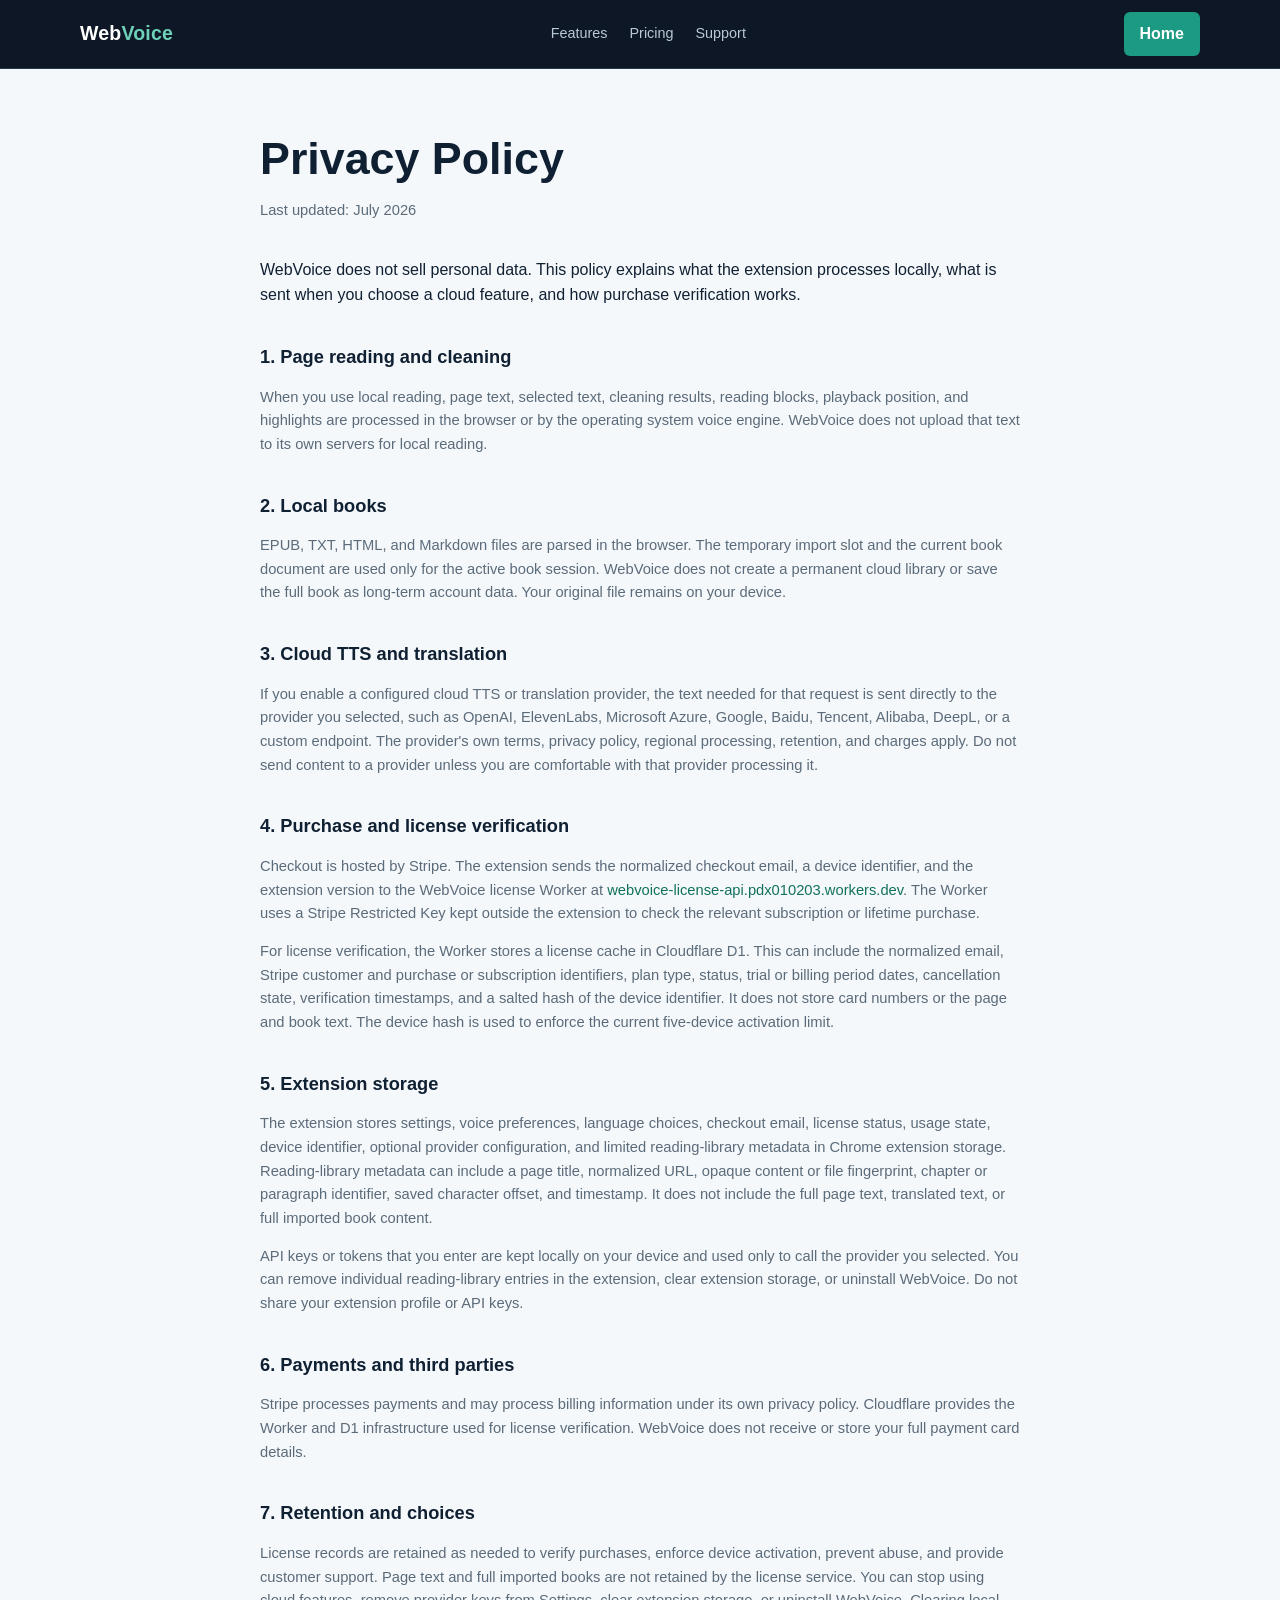
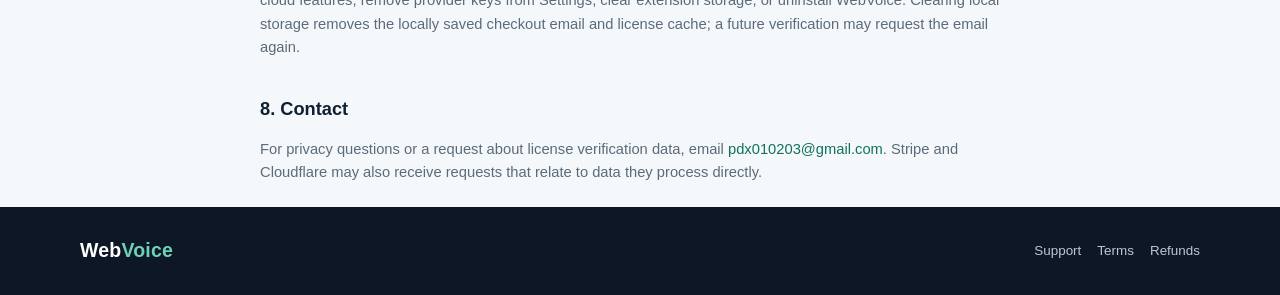
==== commit 95cbe80d: "Update index.html" ====
--- a/privacy/index.html
+++ b/privacy/index.html
@@ -30,7 +30,10 @@
       <p>For license verification, the Worker stores a license cache in Cloudflare D1. This can include the normalized email, Stripe customer and purchase or subscription identifiers, plan type, status, trial or billing period dates, cancellation state, verification timestamps, and a salted hash of the device identifier. It does not store card numbers or the page and book text. The device hash is used to enforce the current five-device activation limit.</p>
 
       <h2>5. Extension storage</h2>
-      <p>The extension stores settings, voice preferences, language choices, checkout email, license status, usage state, device identifier, and optional provider configuration in Chrome extension storage. API keys or tokens that you enter are kept locally on your device and used to call the provider you selected. Do not share your extension profile or API keys.</p>
+      <p>The extension stores settings, voice preferences, language choices, checkout email, license status, usage state, device identifier, optional provider configuration, and limited reading‑library metadata in Chrome extension storage. Reading‑library metadata can include a page title, normalized URL, opaque content or file fingerprint, chapter or paragraph identifier, saved character offset, and timestamp. It does not include the full page text, translated text, or full imported book content.</p>
+
+      <p>API keys or tokens that you enter are kept locally on your device and used only to call the provider you selected. You can remove individual reading‑library entries in the extension, clear extension storage, or uninstall WebVoice. Do not share your extension profile or API keys.</p>
+
 
       <h2>6. Payments and third parties</h2>
       <p>Stripe processes payments and may process billing information under its own privacy policy. Cloudflare provides the Worker and D1 infrastructure used for license verification. WebVoice does not receive or store your full payment card details.</p>
